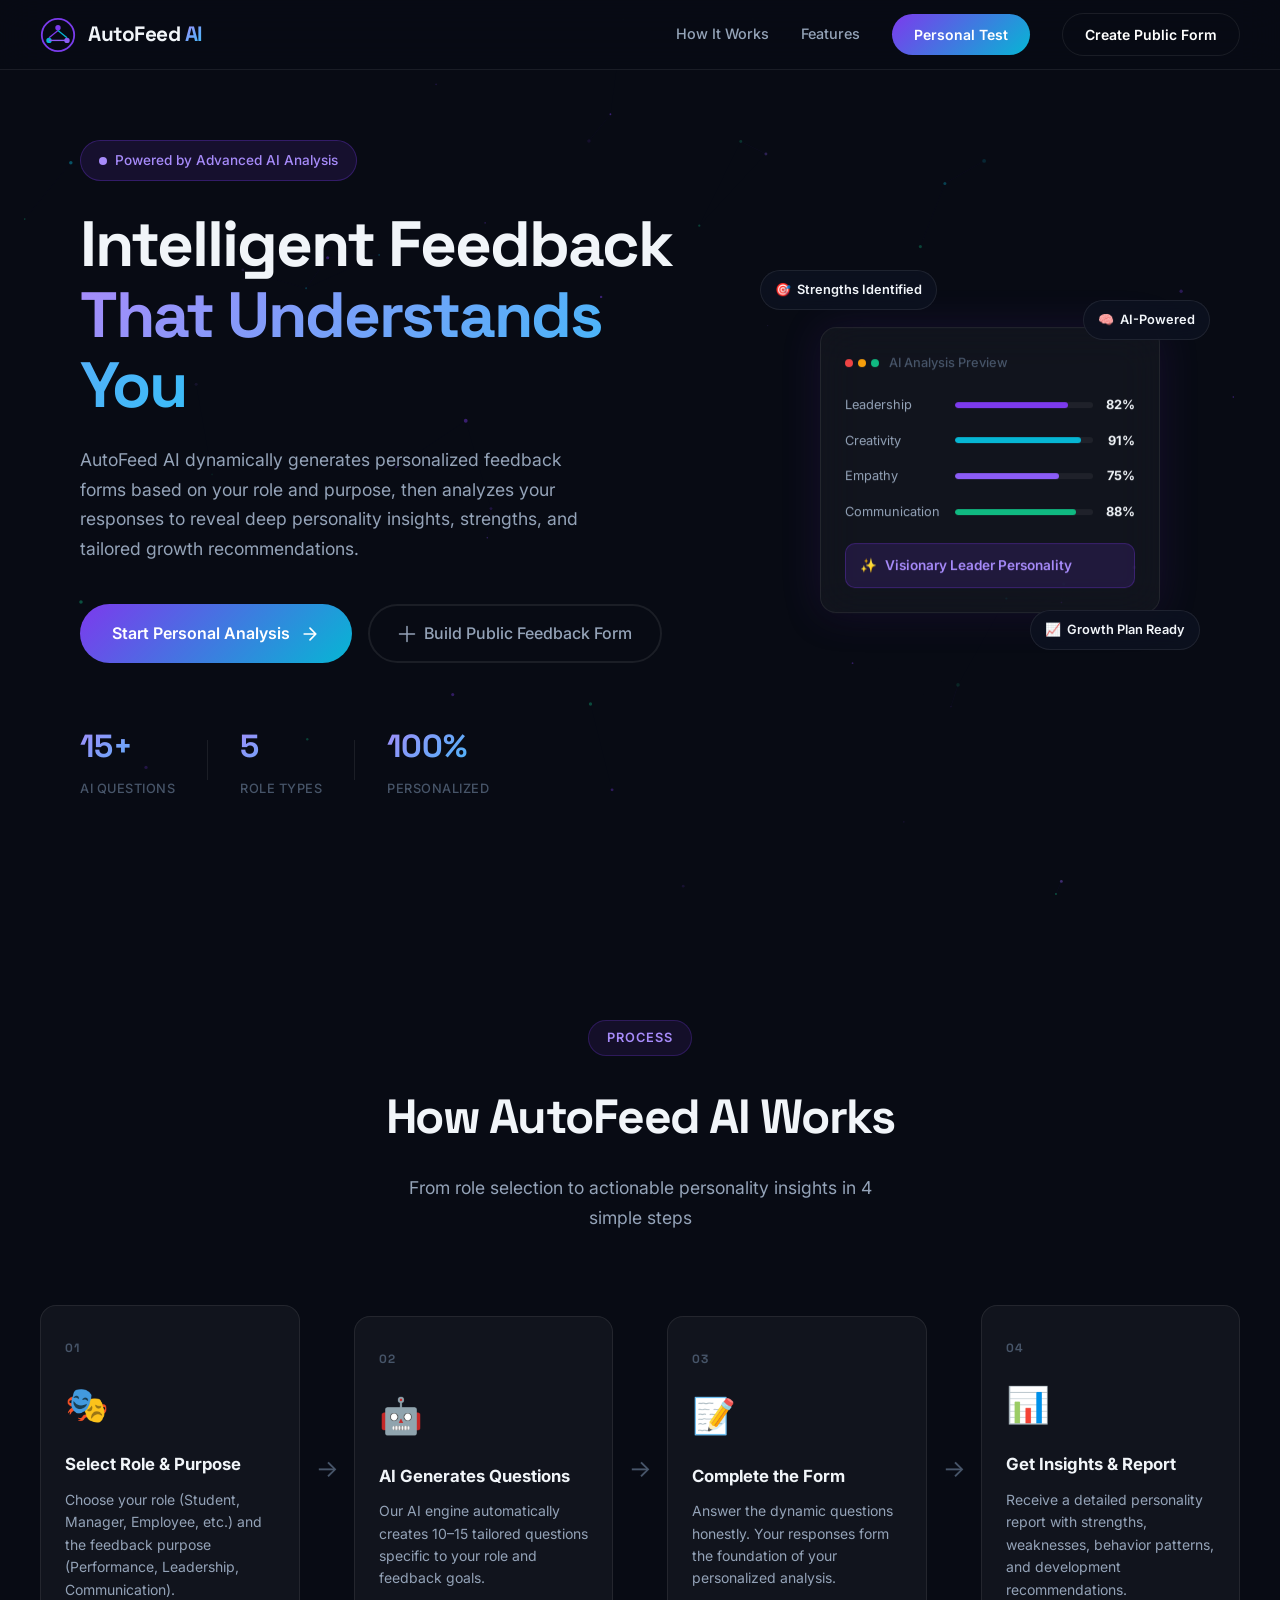
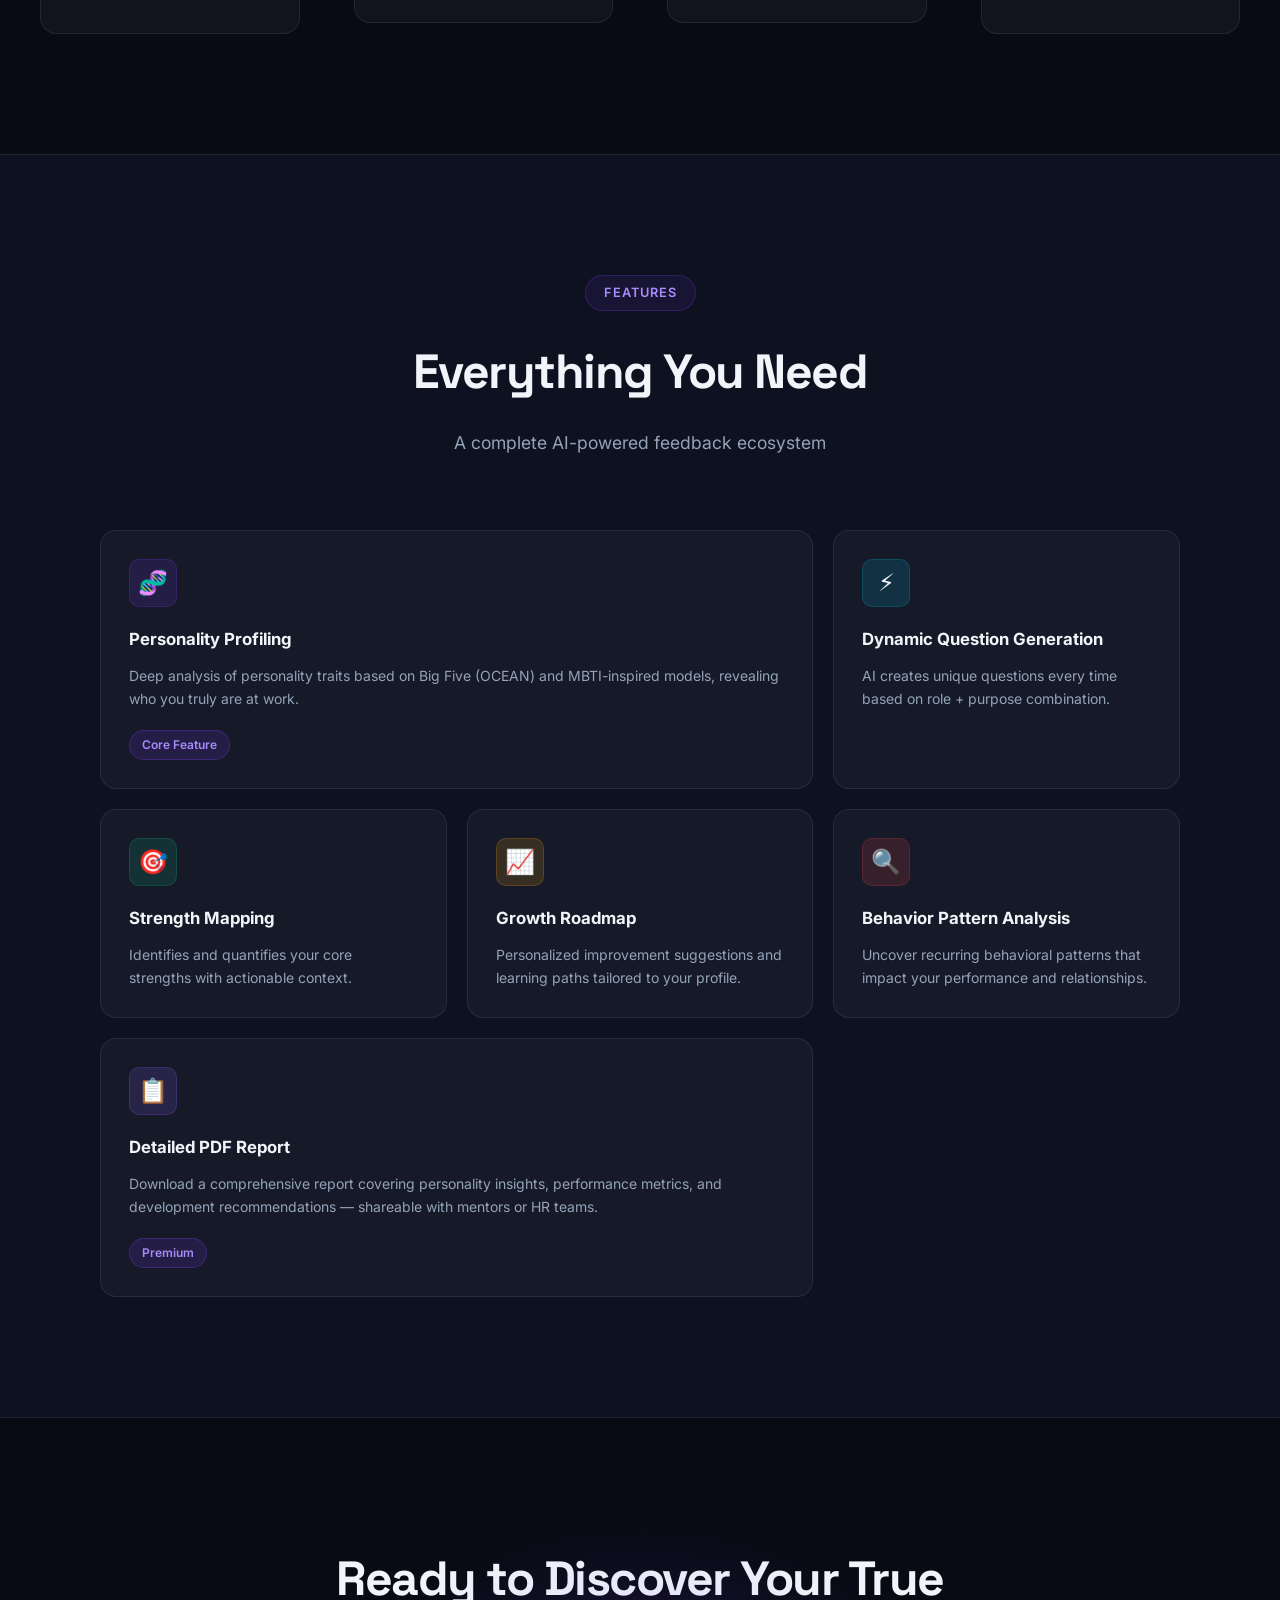
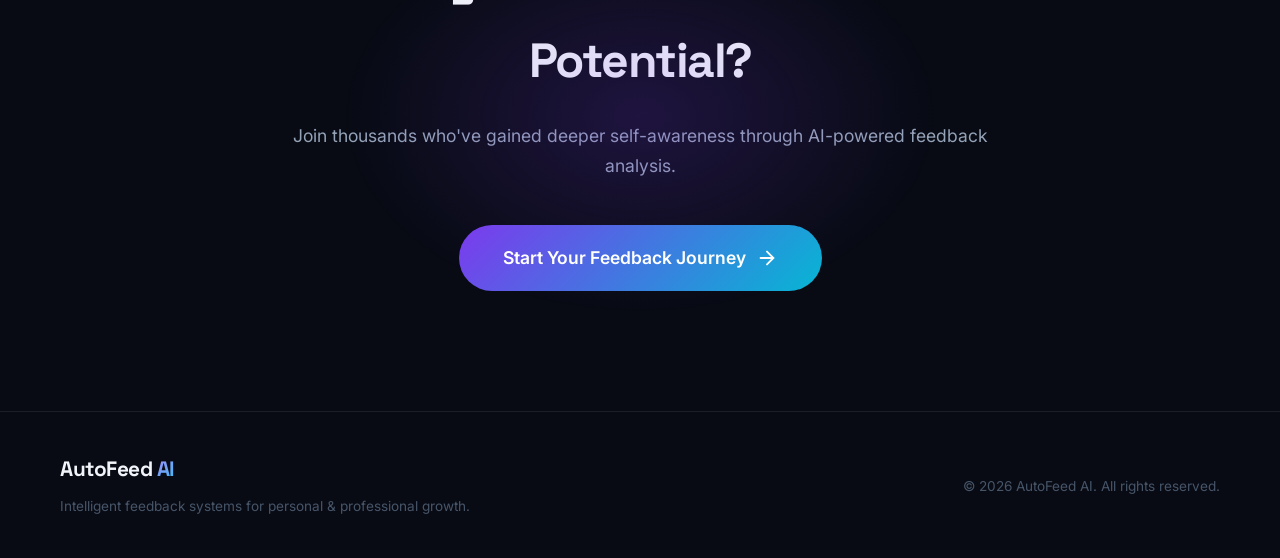
==== index.html @ 2dd7a587 "Initial commit of AutoFeed AI project" ====
<!DOCTYPE html>
<html lang="en">
<head>
  <meta charset="UTF-8" />
  <meta name="viewport" content="width=device-width, initial-scale=1.0"/>
  <meta name="description" content="AutoFeed AI – Fully Automated Role-Based Feedback Generation and Personality Analysis System powered by AI."/>
  <title>AutoFeed AI – Smart Feedback & Personality Analysis</title>
  <link rel="preconnect" href="https://fonts.googleapis.com"/>
  <link rel="preconnect" href="https://fonts.gstatic.com" crossorigin/>
  <link href="https://fonts.googleapis.com/css2?family=Inter:wght@300;400;500;600;700;800;900&family=Space+Grotesk:wght@400;500;600;700&display=swap" rel="stylesheet"/>
  <link rel="stylesheet" href="css/style.css"/>
</head>
<body>

  <!-- Particle Background -->
  <div class="particles" id="particles"></div>

  <!-- Navigation -->
  <nav class="navbar" id="navbar">
    <div class="nav-brand">
      <div class="nav-logo">
        <svg viewBox="0 0 40 40" fill="none" xmlns="http://www.w3.org/2000/svg">
          <circle cx="20" cy="20" r="18" stroke="url(#grad1)" stroke-width="2"/>
          <circle cx="20" cy="12" r="3" fill="#7C3AED"/>
          <circle cx="10" cy="26" r="3" fill="#06B6D4"/>
          <circle cx="30" cy="26" r="3" fill="#8B5CF6"/>
          <line x1="20" y1="15" x2="10" y2="23" stroke="#7C3AED" stroke-width="1.5"/>
          <line x1="20" y1="15" x2="30" y2="23" stroke="#06B6D4" stroke-width="1.5"/>
          <line x1="10" y1="26" x2="30" y2="26" stroke="#8B5CF6" stroke-width="1.5"/>
          <defs>
            <linearGradient id="grad1" x1="0" y1="0" x2="40" y2="40">
              <stop offset="0%" stop-color="#7C3AED"/>
              <stop offset="100%" stop-color="#06B6D4"/>
            </linearGradient>
          </defs>
        </svg>
      </div>
      <span class="nav-title">AutoFeed <span class="gradient-text">AI</span></span>
    </div>
    <div class="nav-links">
      <a href="#how-it-works" class="nav-link">How It Works</a>
      <a href="#features" class="nav-link">Features</a>
      <a href="form.html" class="btn-nav">Personal Test</a>
      <a href="create-form.html" class="btn-nav" style="background:transparent; border:1.5px solid var(--border)">Create Public Form</a>
    </div>
  </nav>

  <!-- Hero Section -->
  <section class="hero" id="hero">
    <div class="hero-content">
      <div class="hero-badge">
        <span class="badge-dot"></span>
        Powered by Advanced AI Analysis
      </div>
      <h1 class="hero-title">
        Intelligent Feedback<br/>
        <span class="gradient-text">That Understands You</span>
      </h1>
      <p class="hero-subtitle">
        AutoFeed AI dynamically generates personalized feedback forms based on your role and purpose, then analyzes your responses to reveal deep personality insights, strengths, and tailored growth recommendations.
      </p>
      <div class="hero-actions">
        <a href="form.html" class="btn-primary" id="get-started-btn">
          <span>Start Personal Analysis</span>
          <svg width="20" height="20" viewBox="0 0 24 24" fill="none"><path d="M5 12h14M12 5l7 7-7 7" stroke="currentColor" stroke-width="2" stroke-linecap="round" stroke-linejoin="round"/></svg>
        </a>
        <a href="create-form.html" class="btn-secondary" style="border-width: 2px;">
          <svg width="18" height="18" viewBox="0 0 24 24" fill="none"><path d="M12 2v20m10-10H2" stroke="currentColor" stroke-width="2" stroke-linecap="round"/></svg>
          Build Public Feedback Form
        </a>
      </div>
      <div class="hero-stats">
        <div class="stat-item">
          <span class="stat-number">15+</span>
          <span class="stat-label">AI Questions</span>
        </div>
        <div class="stat-divider"></div>
        <div class="stat-item">
          <span class="stat-number">5</span>
          <span class="stat-label">Role Types</span>
        </div>
        <div class="stat-divider"></div>
        <div class="stat-item">
          <span class="stat-number">100%</span>
          <span class="stat-label">Personalized</span>
        </div>
      </div>
    </div>
    <div class="hero-visual">
      <div class="visual-card" id="visual-card">
        <div class="card-header">
          <div class="card-dots">
            <span></span><span></span><span></span>
          </div>
          <span class="card-title-small">AI Analysis Preview</span>
        </div>
        <div class="analysis-preview">
          <div class="trait-bar">
            <span class="trait-label">Leadership</span>
            <div class="bar-track"><div class="bar-fill" style="--w:82%"></div></div>
            <span class="trait-val">82%</span>
          </div>
          <div class="trait-bar">
            <span class="trait-label">Creativity</span>
            <div class="bar-track"><div class="bar-fill" style="--w:91%;--c:#06B6D4"></div></div>
            <span class="trait-val">91%</span>
          </div>
          <div class="trait-bar">
            <span class="trait-label">Empathy</span>
            <div class="bar-track"><div class="bar-fill" style="--w:75%;--c:#8B5CF6"></div></div>
            <span class="trait-val">75%</span>
          </div>
          <div class="trait-bar">
            <span class="trait-label">Communication</span>
            <div class="bar-track"><div class="bar-fill" style="--w:88%;--c:#10B981"></div></div>
            <span class="trait-val">88%</span>
          </div>
          <div class="personality-chip">
            <span class="chip-icon">✨</span>
            <span>Visionary Leader Personality</span>
          </div>
        </div>
      </div>
      <div class="floating-badge fb1">
        <span>🎯</span> Strengths Identified
      </div>
      <div class="floating-badge fb2">
        <span>🧠</span> AI-Powered
      </div>
      <div class="floating-badge fb3">
        <span>📈</span> Growth Plan Ready
      </div>
    </div>
  </section>

  <!-- How It Works -->
  <section class="section" id="how-it-works">
    <div class="section-header">
      <div class="section-badge">Process</div>
      <h2 class="section-title">How AutoFeed AI Works</h2>
      <p class="section-subtitle">From role selection to actionable personality insights in 4 simple steps</p>
    </div>
    <div class="steps-grid">
      <div class="step-card" data-step="1">
        <div class="step-number">01</div>
        <div class="step-icon">🎭</div>
        <h3 class="step-title">Select Role & Purpose</h3>
        <p class="step-desc">Choose your role (Student, Manager, Employee, etc.) and the feedback purpose (Performance, Leadership, Communication).</p>
      </div>
      <div class="step-arrow">→</div>
      <div class="step-card" data-step="2">
        <div class="step-number">02</div>
        <div class="step-icon">🤖</div>
        <h3 class="step-title">AI Generates Questions</h3>
        <p class="step-desc">Our AI engine automatically creates 10–15 tailored questions specific to your role and feedback goals.</p>
      </div>
      <div class="step-arrow">→</div>
      <div class="step-card" data-step="3">
        <div class="step-number">03</div>
        <div class="step-icon">📝</div>
        <h3 class="step-title">Complete the Form</h3>
        <p class="step-desc">Answer the dynamic questions honestly. Your responses form the foundation of your personalized analysis.</p>
      </div>
      <div class="step-arrow">→</div>
      <div class="step-card" data-step="4">
        <div class="step-number">04</div>
        <div class="step-icon">📊</div>
        <h3 class="step-title">Get Insights & Report</h3>
        <p class="step-desc">Receive a detailed personality report with strengths, weaknesses, behavior patterns, and development recommendations.</p>
      </div>
    </div>
  </section>

  <!-- Features Section -->
  <section class="section features-section" id="features">
    <div class="section-header">
      <div class="section-badge">Features</div>
      <h2 class="section-title">Everything You Need</h2>
      <p class="section-subtitle">A complete AI-powered feedback ecosystem</p>
    </div>
    <div class="features-grid">
      <div class="feature-card feature-large">
        <div class="feature-icon-wrap" style="--c:#7C3AED">🧬</div>
        <h3>Personality Profiling</h3>
        <p>Deep analysis of personality traits based on Big Five (OCEAN) and MBTI-inspired models, revealing who you truly are at work.</p>
        <div class="feature-tag">Core Feature</div>
      </div>
      <div class="feature-card">
        <div class="feature-icon-wrap" style="--c:#06B6D4">⚡</div>
        <h3>Dynamic Question Generation</h3>
        <p>AI creates unique questions every time based on role + purpose combination.</p>
      </div>
      <div class="feature-card">
        <div class="feature-icon-wrap" style="--c:#10B981">🎯</div>
        <h3>Strength Mapping</h3>
        <p>Identifies and quantifies your core strengths with actionable context.</p>
      </div>
      <div class="feature-card">
        <div class="feature-icon-wrap" style="--c:#F59E0B">📈</div>
        <h3>Growth Roadmap</h3>
        <p>Personalized improvement suggestions and learning paths tailored to your profile.</p>
      </div>
      <div class="feature-card">
        <div class="feature-icon-wrap" style="--c:#EF4444">🔍</div>
        <h3>Behavior Pattern Analysis</h3>
        <p>Uncover recurring behavioral patterns that impact your performance and relationships.</p>
      </div>
      <div class="feature-card feature-large-right">
        <div class="feature-icon-wrap" style="--c:#8B5CF6">📋</div>
        <h3>Detailed PDF Report</h3>
        <p>Download a comprehensive report covering personality insights, performance metrics, and development recommendations — shareable with mentors or HR teams.</p>
        <div class="feature-tag">Premium</div>
      </div>
    </div>
  </section>

  <!-- CTA Section -->
  <section class="cta-section">
    <div class="cta-content">
      <div class="cta-glow"></div>
      <h2>Ready to Discover Your True Potential?</h2>
      <p>Join thousands who've gained deeper self-awareness through AI-powered feedback analysis.</p>
      <a href="form.html" class="btn-primary btn-large" id="cta-btn">
        <span>Start Your Feedback Journey</span>
        <svg width="22" height="22" viewBox="0 0 24 24" fill="none"><path d="M5 12h14M12 5l7 7-7 7" stroke="currentColor" stroke-width="2" stroke-linecap="round"/></svg>
      </a>
    </div>
  </section>

  <!-- Footer -->
  <footer class="footer">
    <div class="footer-content">
      <div class="footer-brand">
        <span class="nav-title">AutoFeed <span class="gradient-text">AI</span></span>
        <p>Intelligent feedback systems for personal & professional growth.</p>
      </div>
      <div class="footer-links">
        <span>© 2026 AutoFeed AI. All rights reserved.</span>
      </div>
    </div>
  </footer>

  <script src="js/particles.js"></script>
  <script src="js/main.js"></script>
</body>
</html>
---- css/style.css ----
/* ============================================
   AutoFeed AI – Global Stylesheet
   ============================================ */

:root {
  --bg-primary: #080b14;
  --bg-secondary: #0d1120;
  --bg-card: rgba(255,255,255,0.04);
  --bg-card-hover: rgba(255,255,255,0.07);
  --border: rgba(255,255,255,0.08);
  --border-hover: rgba(124,58,237,0.4);
  --purple: #7C3AED;
  --purple-light: #8B5CF6;
  --cyan: #06B6D4;
  --green: #10B981;
  --amber: #F59E0B;
  --red: #EF4444;
  --text-primary: #F1F5F9;
  --text-secondary: #94A3B8;
  --text-muted: #475569;
  --gradient: linear-gradient(135deg, #7C3AED, #06B6D4);
  --gradient-text: linear-gradient(135deg, #A78BFA, #38BDF8);
  --shadow-glow: 0 0 40px rgba(124,58,237,0.15);
  --shadow-card: 0 4px 32px rgba(0,0,0,0.4);
  --radius: 16px;
  --radius-sm: 10px;
  --transition: 0.3s cubic-bezier(0.4,0,0.2,1);
}

* {
  margin: 0;
  padding: 0;
  box-sizing: border-box;
}

html {
  scroll-behavior: smooth;
}

body {
  font-family: 'Inter', system-ui, sans-serif;
  background: var(--bg-primary);
  color: var(--text-primary);
  line-height: 1.7; /* Increased for better readability */
  overflow-x: hidden;
  min-height: 100vh;
}

/* ── Particles ── */
.particles {
  position: fixed;
  top: 0; left: 0;
  width: 100%; height: 100%;
  pointer-events: none;
  z-index: 0;
}

/* ── Text Utils ── */
.gradient-text {
  background: var(--gradient-text);
  -webkit-background-clip: text;
  -webkit-text-fill-color: transparent;
  background-clip: text;
}

/* ── Navbar ── */
.navbar {
  position: fixed;
  top: 0; left: 0; right: 0;
  z-index: 100;
  display: flex;
  align-items: center;
  justify-content: space-between;
  padding: 0 40px;
  height: 70px;
  background: rgba(8,11,20,0.85);
  backdrop-filter: blur(20px);
  -webkit-backdrop-filter: blur(20px);
  border-bottom: 1px solid var(--border);
  transition: var(--transition);
}

.nav-brand {
  display: flex;
  align-items: center;
  gap: 12px;
}

.nav-logo {
  width: 36px;
  height: 36px;
  animation: logoPulse 3s ease-in-out infinite;
}

@keyframes logoPulse {
  0%, 100% { filter: drop-shadow(0 0 6px rgba(124,58,237,0.5)); }
  50% { filter: drop-shadow(0 0 12px rgba(6,182,212,0.6)); }
}

.nav-title {
  font-family: 'Space Grotesk', sans-serif;
  font-size: 1.3rem;
  font-weight: 700;
  color: var(--text-primary);
  text-decoration: none;
  letter-spacing: -0.5px;
}

.nav-links {
  display: flex;
  align-items: center;
  gap: 32px;
}

.nav-link {
  color: var(--text-secondary);
  text-decoration: none;
  font-size: 0.9rem;
  font-weight: 500;
  transition: var(--transition);
}

.nav-link:hover { color: var(--text-primary); }

.btn-nav {
  padding: 9px 22px;
  background: var(--gradient);
  border: none;
  border-radius: 50px;
  color: white;
  font-size: 0.875rem;
  font-weight: 600;
  cursor: pointer;
  text-decoration: none;
  transition: var(--transition);
  font-family: 'Inter', sans-serif;
}

.btn-nav:hover {
  transform: translateY(-1px);
  box-shadow: 0 8px 25px rgba(124,58,237,0.4);
}

/* ── Buttons ── */
.btn-primary {
  display: inline-flex;
  align-items: center;
  gap: 10px;
  padding: 14px 32px;
  background: var(--gradient);
  border: none;
  border-radius: 50px;
  color: white;
  font-size: 1rem;
  font-weight: 600;
  cursor: pointer;
  text-decoration: none;
  transition: var(--transition);
  font-family: 'Inter', sans-serif;
  position: relative;
  overflow: hidden;
  white-space: nowrap;
}

.btn-primary::before {
  content: '';
  position: absolute;
  inset: 0;
  background: linear-gradient(135deg, #8B5CF6, #38BDF8);
  opacity: 0;
  transition: var(--transition);
}

.btn-primary:hover::before { opacity: 1; }
.btn-primary:hover { transform: translateY(-2px); box-shadow: 0 12px 35px rgba(124,58,237,0.45); }
.btn-primary:disabled { opacity: 0.4; cursor: not-allowed; transform: none; box-shadow: none; }
.btn-primary:disabled::before { display: none; }

.btn-primary span, .btn-primary svg { position: relative; z-index: 1; }

.btn-primary.btn-large {
  padding: 18px 44px;
  font-size: 1.1rem;
}

.btn-primary.btn-full {
  width: 100%;
  justify-content: center;
  margin-top: 8px;
}

.btn-secondary {
  display: inline-flex;
  align-items: center;
  gap: 8px;
  padding: 14px 28px;
  background: transparent;
  border: 1.5px solid var(--border);
  border-radius: 50px;
  color: var(--text-secondary);
  font-size: 1rem;
  font-weight: 500;
  cursor: pointer;
  text-decoration: none;
  transition: var(--transition);
}

.btn-secondary:hover {
  border-color: var(--purple-light);
  color: var(--text-primary);
  background: rgba(139,92,246,0.08);
}

.btn-secondary-sm {
  display: inline-flex;
  align-items: center;
  padding: 8px 18px;
  background: transparent;
  border: 1.5px solid var(--border);
  border-radius: 50px;
  color: var(--text-secondary);
  font-size: 0.85rem;
  font-weight: 500;
  cursor: pointer;
  text-decoration: none;
  transition: var(--transition);
}

.btn-secondary-sm:hover {
  border-color: var(--purple-light);
  color: var(--text-primary);
}

/* ── Hero ── */
.hero {
  min-height: 100vh;
  display: flex;
  align-items: center;
  justify-content: center;
  gap: clamp(40px, 8vw, 100px); /* Responsive gap */
  padding: 120px 40px 80px; /* Better vertical space */
  position: relative;
  z-index: 1;
  max-width: 1400px; /* Wider for premium feel */
  margin: 0 auto;
}

.hero-content {
  flex: 1;
  max-width: 600px;
}

.hero-badge {
  display: inline-flex;
  align-items: center;
  gap: 8px;
  padding: 8px 18px;
  background: rgba(124,58,237,0.12);
  border: 1px solid rgba(124,58,237,0.3);
  border-radius: 50px;
  font-size: 0.85rem;
  font-weight: 500;
  color: #A78BFA;
  margin-bottom: 28px;
}

.badge-dot {
  width: 8px;
  height: 8px;
  background: #A78BFA;
  border-radius: 50%;
  animation: blink 2s ease-in-out infinite;
}

@keyframes blink {
  0%, 100% { opacity: 1; }
  50% { opacity: 0.3; }
}

.hero-title {
  font-family: 'Space Grotesk', sans-serif;
  font-size: clamp(2.5rem, 5vw, 4rem);
  font-weight: 800;
  line-height: 1.1;
  letter-spacing: -2px;
  margin-bottom: 24px;
}

.hero-subtitle {
  font-size: 1.1rem;
  color: var(--text-secondary);
  line-height: 1.7;
  margin-bottom: 40px;
  max-width: 520px;
}

.hero-actions {
  display: flex;
  gap: 16px;
  flex-wrap: wrap;
  margin-bottom: 56px;
}

.hero-stats {
  display: flex;
  align-items: center;
  gap: 32px;
}

.stat-item {
  display: flex;
  flex-direction: column;
  gap: 4px;
}

.stat-number {
  font-family: 'Space Grotesk', sans-serif;
  font-size: 2rem;
  font-weight: 700;
  background: var(--gradient-text);
  -webkit-background-clip: text;
  -webkit-text-fill-color: transparent;
  background-clip: text;
}

.stat-label {
  font-size: 0.8rem;
  color: var(--text-muted);
  font-weight: 500;
  text-transform: uppercase;
  letter-spacing: 0.5px;
}

.stat-divider {
  width: 1px;
  height: 40px;
  background: var(--border);
}

/* ── Hero Visual ── */
.hero-visual {
  flex: 0 0 420px;
  position: relative;
  height: 460px;
}

.visual-card {
  position: absolute;
  top: 50%;
  left: 50%;
  transform: translate(-50%, -50%);
  width: 340px;
  background: rgba(255,255,255,0.04);
  border: 1px solid var(--border);
  border-radius: var(--radius);
  padding: 24px;
  backdrop-filter: blur(20px);
  box-shadow: var(--shadow-glow), var(--shadow-card);
  animation: cardFloat 4s ease-in-out infinite;
}

@keyframes cardFloat {
  0%, 100% { transform: translate(-50%, -50%) translateY(0); }
  50% { transform: translate(-50%, -50%) translateY(-12px); }
}

.card-header {
  display: flex;
  align-items: center;
  gap: 10px;
  margin-bottom: 20px;
}

.card-dots {
  display: flex;
  gap: 5px;
}

.card-dots span {
  width: 8px;
  height: 8px;
  border-radius: 50%;
  background: var(--border);
}

.card-dots span:first-child { background: #EF4444; }
.card-dots span:nth-child(2) { background: #F59E0B; }
.card-dots span:nth-child(3) { background: #10B981; }

.card-title-small {
  font-size: 0.8rem;
  color: var(--text-muted);
  font-weight: 500;
}

.trait-bar {
  display: flex;
  align-items: center;
  gap: 10px;
  margin-bottom: 14px;
}

.trait-label {
  font-size: 0.8rem;
  color: var(--text-secondary);
  width: 100px;
  flex-shrink: 0;
}

.bar-track {
  flex: 1;
  height: 6px;
  background: rgba(255,255,255,0.06);
  border-radius: 3px;
  overflow: hidden;
}

.bar-fill {
  height: 100%;
  width: var(--w, 0%);
  background: var(--c, var(--purple));
  border-radius: 3px;
  animation: barGrow 2s ease-out forwards;
}

@keyframes barGrow {
  from { width: 0; }
  to { width: var(--w, 0%); }
}

.trait-val {
  font-size: 0.8rem;
  font-weight: 700;
  color: var(--text-primary);
  width: 32px;
  text-align: right;
}

.personality-chip {
  display: flex;
  align-items: center;
  gap: 8px;
  padding: 10px 14px;
  background: rgba(124,58,237,0.15);
  border: 1px solid rgba(124,58,237,0.3);
  border-radius: var(--radius-sm);
  font-size: 0.85rem;
  font-weight: 600;
  color: #A78BFA;
  margin-top: 20px;
}

.floating-badge {
  position: absolute;
  display: flex;
  align-items: center;
  gap: 6px;
  padding: 8px 14px;
  background: rgba(13,17,32,0.9);
  border: 1px solid var(--border);
  border-radius: 50px;
  font-size: 0.8rem;
  font-weight: 600;
  color: var(--text-primary);
  backdrop-filter: blur(10px);
  white-space: nowrap;
}

.fb1 { top: 30px; left: -20px; animation: float1 3.5s ease-in-out infinite; }
.fb2 { top: 60px; right: -10px; animation: float2 4s ease-in-out infinite 0.5s; }
.fb3 { bottom: 50px; right: 0; animation: float1 3.5s ease-in-out infinite 1s; }

@keyframes float1 {
  0%, 100% { transform: translateY(0); }
  50% { transform: translateY(-8px); }
}

@keyframes float2 {
  0%, 100% { transform: translateY(0) rotate(2deg); }
  50% { transform: translateY(-10px) rotate(-1deg); }
}

/* ── Sections ── */
.section {
  padding: 120px 40px; /* Consistent spacing */
  max-width: 1400px;
  margin: 0 auto;
  position: relative;
  z-index: 1;
}

.section-header {
  text-align: center;
  margin-bottom: 72px;
}

.section-badge {
  display: inline-flex;
  padding: 6px 18px;
  background: rgba(124,58,237,0.1);
  border: 1px solid rgba(124,58,237,0.25);
  border-radius: 50px;
  font-size: 0.8rem;
  font-weight: 600;
  color: #A78BFA;
  text-transform: uppercase;
  letter-spacing: 1px;
  margin-bottom: 20px;
}

.section-title {
  font-family: 'Space Grotesk', sans-serif;
  font-size: clamp(2rem, 4vw, 3rem);
  font-weight: 800;
  letter-spacing: -1.5px;
  margin-bottom: 16px;
}

.section-subtitle {
  font-size: 1.1rem;
  color: var(--text-secondary);
  max-width: 500px;
  margin: 0 auto;
}

/* ── Steps ── */
.steps-grid {
  display: flex;
  align-items: center;
  gap: 16px;
}

.step-card {
  flex: 1;
  background: var(--bg-card);
  border: 1px solid var(--border);
  border-radius: var(--radius);
  padding: 32px 24px;
  transition: var(--transition);
  position: relative;
  overflow: hidden;
}

.step-card::before {
  content: '';
  position: absolute;
  top: 0; left: 0; right: 0;
  height: 2px;
  background: var(--gradient);
  transform: scaleX(0);
  transform-origin: left;
  transition: var(--transition);
}

.step-card:hover::before { transform: scaleX(1); }
.step-card:hover {
  border-color: var(--border-hover);
  background: var(--bg-card-hover);
  transform: translateY(-4px);
  box-shadow: var(--shadow-glow);
}

.step-number {
  font-family: 'Space Grotesk', sans-serif;
  font-size: 0.75rem;
  font-weight: 700;
  color: var(--text-muted);
  letter-spacing: 1px;
  margin-bottom: 16px;
}

.step-icon {
  font-size: 2.2rem;
  margin-bottom: 16px;
  display: block;
}

.step-title {
  font-size: 1.05rem;
  font-weight: 700;
  margin-bottom: 10px;
  color: var(--text-primary);
}

.step-desc {
  font-size: 0.875rem;
  color: var(--text-secondary);
  line-height: 1.6;
}

.step-arrow {
  font-size: 1.5rem;
  color: var(--text-muted);
  flex-shrink: 0;
}

/* ── Features ── */
.features-section {
  background: var(--bg-secondary);
  max-width: 100%;
  border-top: 1px solid var(--border);
  border-bottom: 1px solid var(--border);
}

.features-section > * {
  max-width: 1280px;
  margin-left: auto;
  margin-right: auto;
}

.features-section .section-header {
  max-width: 1280px;
  margin: 0 auto 72px;
  padding: 0 60px;
}

.features-grid {
  max-width: 1280px;
  margin: 0 auto;
  padding: 0 60px;
  display: grid;
  grid-template-columns: repeat(3, 1fr);
  grid-template-rows: auto auto;
  gap: 20px;
}

.feature-card {
  background: var(--bg-card);
  border: 1px solid var(--border);
  border-radius: var(--radius);
  padding: 28px;
  transition: var(--transition);
  position: relative;
}

.feature-card:hover {
  border-color: var(--border-hover);
  transform: translateY(-3px);
  box-shadow: var(--shadow-glow);
}

.feature-large {
  grid-column: span 2;
  display: flex;
  flex-direction: column;
}

.feature-large-right {
  grid-column: span 2;
}

.feature-icon-wrap {
  width: 48px;
  height: 48px;
  background: rgba(from var(--c) r g b / 0.15);
  border-radius: var(--radius-sm);
  display: flex;
  align-items: center;
  justify-content: center;
  font-size: 1.5rem;
  margin-bottom: 18px;
  border: 1px solid rgba(from var(--c) r g b / 0.2);
}

.feature-card h3 {
  font-size: 1.05rem;
  font-weight: 700;
  margin-bottom: 10px;
}

.feature-card p {
  font-size: 0.875rem;
  color: var(--text-secondary);
  line-height: 1.65;
}

.feature-tag {
  display: inline-flex;
  margin-top: auto;
  padding: 4px 12px;
  background: rgba(124,58,237,0.15);
  border: 1px solid rgba(124,58,237,0.3);
  border-radius: 50px;
  font-size: 0.75rem;
  font-weight: 600;
  color: #A78BFA;
  margin-top: 20px;
  width: fit-content;
}

/* ── CTA ── */
.cta-section {
  padding: 120px 60px;
  text-align: center;
  position: relative;
  z-index: 1;
}

.cta-content {
  max-width: 700px;
  margin: 0 auto;
  position: relative;
}

.cta-glow {
  position: absolute;
  top: 50%;
  left: 50%;
  width: 600px;
  height: 400px;
  background: radial-gradient(ellipse, rgba(124,58,237,0.2) 0%, transparent 70%);
  transform: translate(-50%, -50%);
  pointer-events: none;
}

.cta-content h2 {
  font-family: 'Space Grotesk', sans-serif;
  font-size: clamp(2rem, 4vw, 3rem);
  font-weight: 800;
  letter-spacing: -1.5px;
  margin-bottom: 20px;
}

.cta-content p {
  font-size: 1.1rem;
  color: var(--text-secondary);
  margin-bottom: 44px;
}

/* ── Footer ── */
.footer {
  padding: 40px 60px;
  border-top: 1px solid var(--border);
  position: relative;
  z-index: 1;
}

.footer-content {
  max-width: 1280px;
  margin: 0 auto;
  display: flex;
  align-items: center;
  justify-content: space-between;
}

.footer-brand p {
  margin-top: 8px;
  font-size: 0.85rem;
  color: var(--text-muted);
}

.footer-links span {
  font-size: 0.85rem;
  color: var(--text-muted);
}
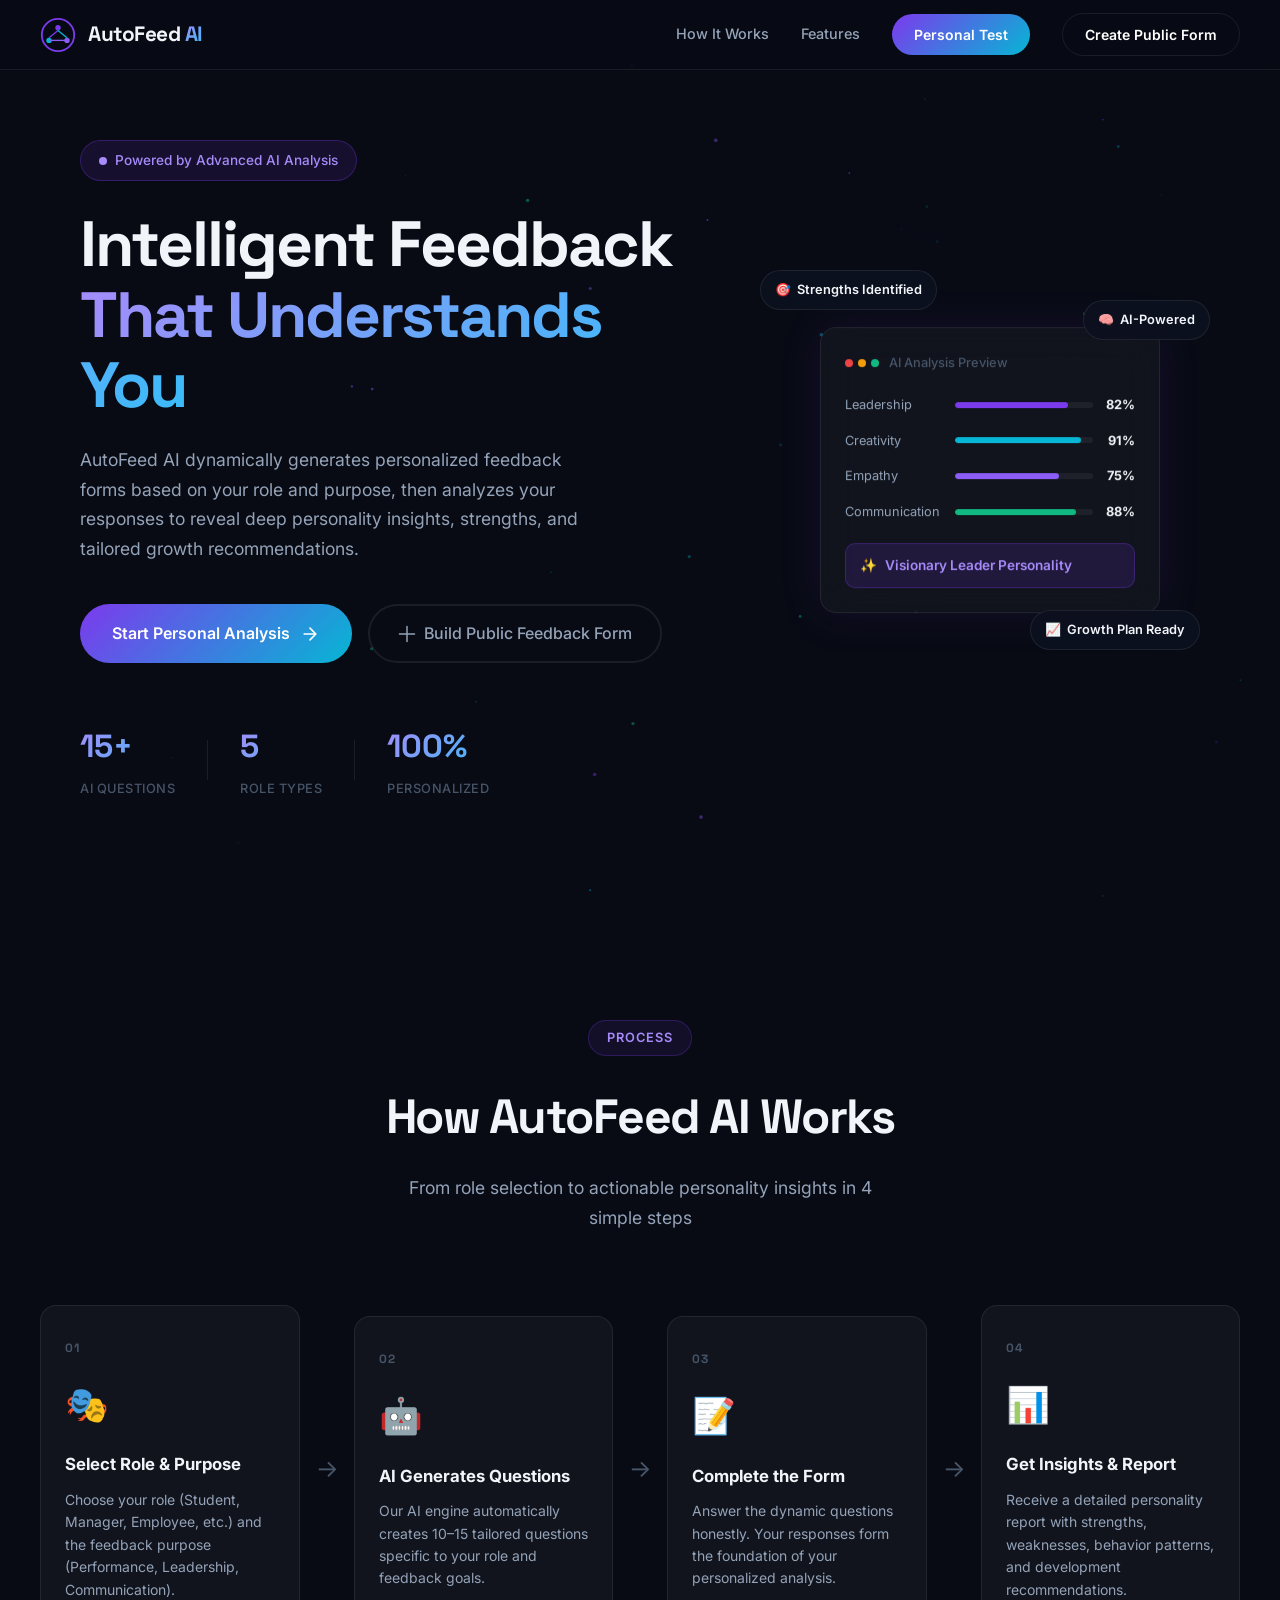
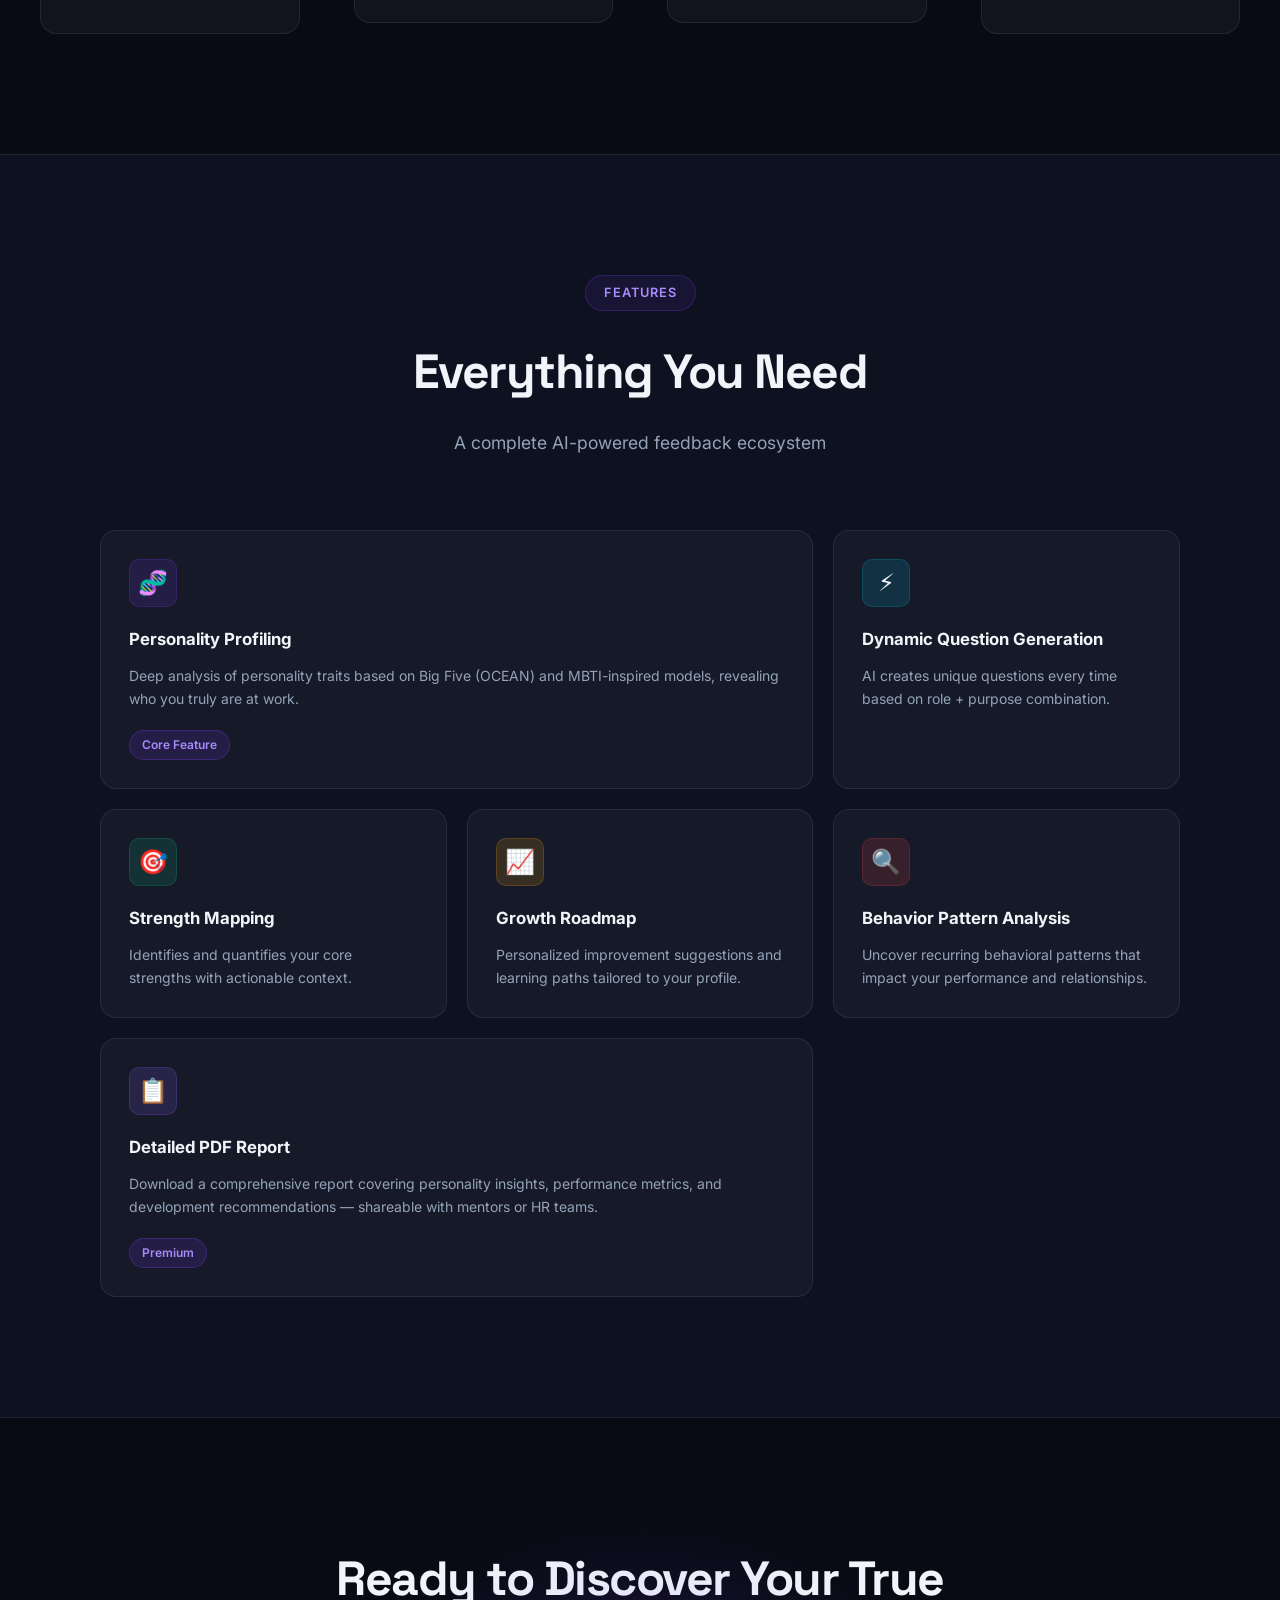
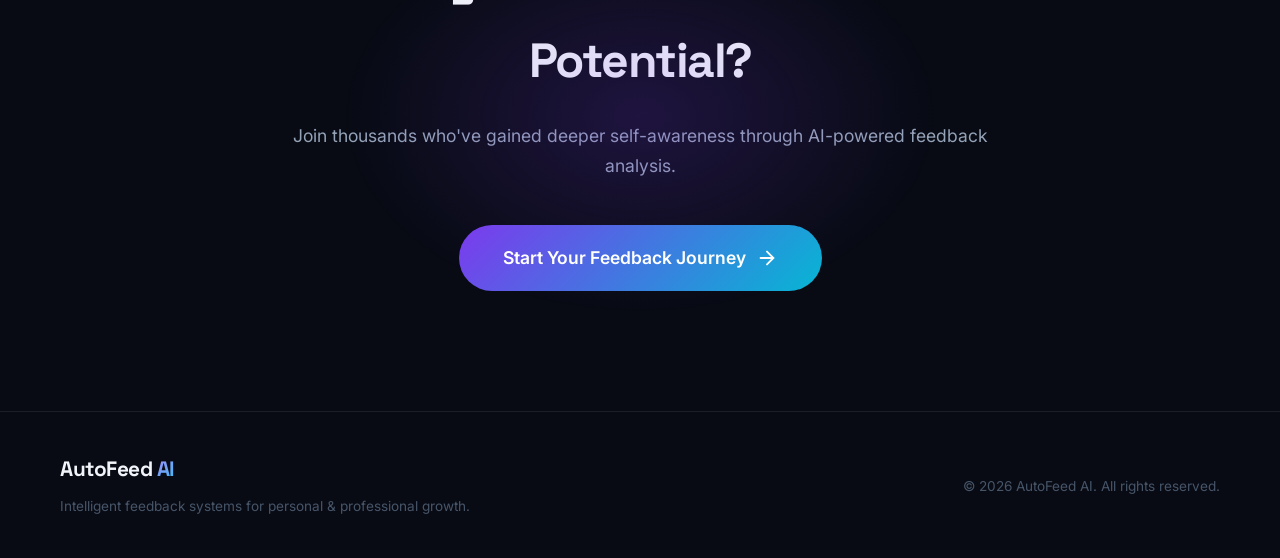
==== commit ed0b773f: "Improve mobile responsiveness and add mobile menu toggle" ====
--- a/index.html
+++ b/index.html
@@ -37,12 +37,17 @@
       </div>
       <span class="nav-title">AutoFeed <span class="gradient-text">AI</span></span>
     </div>
-    <div class="nav-links">
+    <div class="nav-links" id="nav-links">
       <a href="#how-it-works" class="nav-link">How It Works</a>
       <a href="#features" class="nav-link">Features</a>
       <a href="form.html" class="btn-nav">Personal Test</a>
       <a href="create-form.html" class="btn-nav" style="background:transparent; border:1.5px solid var(--border)">Create Public Form</a>
     </div>
+    <button class="mobile-menu-toggle" id="mobile-toggle" aria-label="Toggle Menu">
+      <span class="bar"></span>
+      <span class="bar"></span>
+      <span class="bar"></span>
+    </button>
   </nav>
 
   <!-- Hero Section -->
--- a/css/style.css
+++ b/css/style.css
@@ -141,6 +141,45 @@
   box-shadow: 0 8px 25px rgba(124,58,237,0.4);
 }
 
+/* ── Mobile Menu Toggle ── */
+.mobile-menu-toggle {
+  display: none;
+  flex-direction: column;
+  gap: 5px;
+  background: transparent;
+  border: none;
+  cursor: pointer;
+  z-index: 101;
+  padding: 5px;
+}
+
+.mobile-menu-toggle .bar {
+  width: 24px;
+  height: 2px;
+  background: var(--text-primary);
+  border-radius: 2px;
+  transition: var(--transition);
+}
+
+.mobile-menu-toggle.active .bar:nth-child(1) {
+  transform: translateY(7px) rotate(45deg);
+}
+
+.mobile-menu-toggle.active .bar:nth-child(2) {
+  opacity: 0;
+}
+
+.mobile-menu-toggle.active .bar:nth-child(3) {
+  transform: translateY(-7px) rotate(-45deg);
+}
+
+@media (max-width: 480px) {
+  .btn-nav {
+    padding: 7px 14px;
+    font-size: 0.75rem;
+  }
+}
+
 /* ── Buttons ── */
 .btn-primary {
   display: inline-flex;
@@ -337,6 +376,10 @@
   background: var(--border);
 }
 
+.stat-item.mobile-only {
+  display: none;
+}
+
 /* ── Hero Visual ── */
 .hero-visual {
   flex: 0 0 420px;
@@ -753,3 +796,239 @@
   font-size: 0.85rem;
   color: var(--text-muted);
 }
+
+/* ── Responsive Refinements ── */
+/* ── Responsive Refinements ── */
+@media (max-width: 1200px) {
+    .hero {
+        gap: 40px;
+        padding: 120px 40px 60px;
+    }
+    .hero-visual {
+        flex: 0 0 380px;
+    }
+}
+
+@media (max-width: 992px) {
+    .hero {
+        flex-direction: column;
+        text-align: center;
+        padding-top: 120px;
+        min-height: auto;
+    }
+    .hero-content {
+        max-width: 100%;
+        order: 1;
+    }
+    .hero-subtitle {
+        margin-left: auto;
+        margin-right: auto;
+    }
+    .hero-actions {
+        justify-content: center;
+    }
+    .hero-stats {
+        justify-content: center;
+        margin-top: 20px;
+    }
+    .hero-visual {
+        order: 2;
+        flex: none;
+        width: 100%;
+        height: 400px;
+        margin-top: 20px;
+    }
+    .visual-card {
+        width: 340px;
+    }
+    
+    .features-grid {
+        grid-template-columns: repeat(2, 1fr);
+        padding: 0 24px;
+    }
+    .feature-large, .feature-large-right {
+        grid-column: span 2;
+    }
+}
+
+@media (max-width: 768px) {
+    .navbar {
+        padding: 0 20px;
+        height: 70px;
+    }
+    
+    .mobile-menu-toggle {
+        display: flex;
+    }
+    
+    .nav-links {
+        position: fixed;
+        top: 0;
+        right: -100%;
+        width: 80%;
+        max-width: 320px;
+        height: 100vh;
+        background: #0d1120;
+        backdrop-filter: blur(20px);
+        flex-direction: column;
+        align-items: flex-start;
+        padding: 100px 40px;
+        gap: 24px;
+        transition: 0.4s cubic-bezier(0.4, 0, 0.2, 1);
+        border-left: 1px solid var(--border);
+        box-shadow: -10px 0 30px rgba(0,0,0,0.5);
+        z-index: 100;
+    }
+    
+    .nav-links.active {
+        right: 0;
+    }
+    
+    .nav-link {
+        display: block;
+        font-size: 1.1rem;
+        width: 100%;
+        padding: 10px 0;
+        border-bottom: 1px solid var(--border);
+    }
+    
+    .btn-nav {
+        width: 100%;
+        text-align: center;
+        margin-top: 10px;
+    }
+    
+    .section {
+        padding: 80px 24px;
+    }
+    
+    .section-header {
+        margin-bottom: 48px;
+    }
+    
+    .steps-grid {
+        flex-direction: column;
+        gap: 0;
+    }
+    
+    .step-card {
+        width: 100%;
+        margin-bottom: 16px;
+    }
+    
+    .step-arrow {
+        transform: rotate(90deg);
+        margin: 12px 0;
+        opacity: 0.5;
+    }
+    
+    .hero-title {
+        font-size: 2.5rem;
+        margin-bottom: 20px;
+    }
+    
+    .hero-stats {
+        flex-wrap: wrap;
+        gap: 20px;
+        display: flex;
+    }
+    
+    .stat-divider {
+        display: none;
+    }
+    
+    .footer-content {
+        flex-direction: column;
+        text-align: center;
+        gap: 24px;
+    }
+}
+
+@media (max-width: 580px) {
+    .hero-title {
+        font-size: 2.2rem;
+    }
+    
+    .hero-stats {
+        display: grid;
+        grid-template-columns: 1fr 1fr;
+        text-align: left;
+    }
+    
+    .features-grid {
+        grid-template-columns: 1fr;
+    }
+    
+    .feature-large, .feature-large-right {
+        grid-column: auto;
+    }
+}
+
+@media (max-width: 480px) {
+    .nav-title {
+        font-size: 1.1rem;
+    }
+    
+    .hero {
+        padding-top: 100px;
+    }
+    
+    .hero-actions {
+        flex-direction: column;
+        align-items: stretch;
+        gap: 12px;
+    }
+    
+    .btn-primary, .btn-secondary {
+        width: 100%;
+        justify-content: center;
+        padding: 14px 20px;
+    }
+    
+    .hero-visual {
+        height: auto;
+        min-height: 420px;
+        margin-top: 40px;
+        display: flex;
+        align-items: center;
+        justify-content: center;
+    }
+    
+    .visual-card {
+        position: relative;
+        width: 100%;
+        max-width: 320px;
+        left: auto;
+        top: auto;
+        transform: none !important;
+        margin: 0 auto;
+        animation: cardFloatMobile 4s ease-in-out infinite;
+    }
+    
+    @keyframes cardFloatMobile {
+        0%, 100% { transform: translateY(0); }
+        50% { transform: translateY(-10px); }
+    }
+    
+    .floating-badge {
+        font-size: 0.7rem;
+        padding: 6px 10px;
+    }
+    
+    .fb1 { left: 0px; top: -20px; }
+    .fb2 { right: 0px; top: 10px; }
+    .fb3 { right: 0px; bottom: -20px; }
+    
+    .trait-label {
+        width: 80px;
+        font-size: 0.75rem;
+    }
+    
+    .stat-number {
+        font-size: 1.5rem;
+    }
+    
+    .section-title {
+        font-size: 1.8rem;
+    }
+}
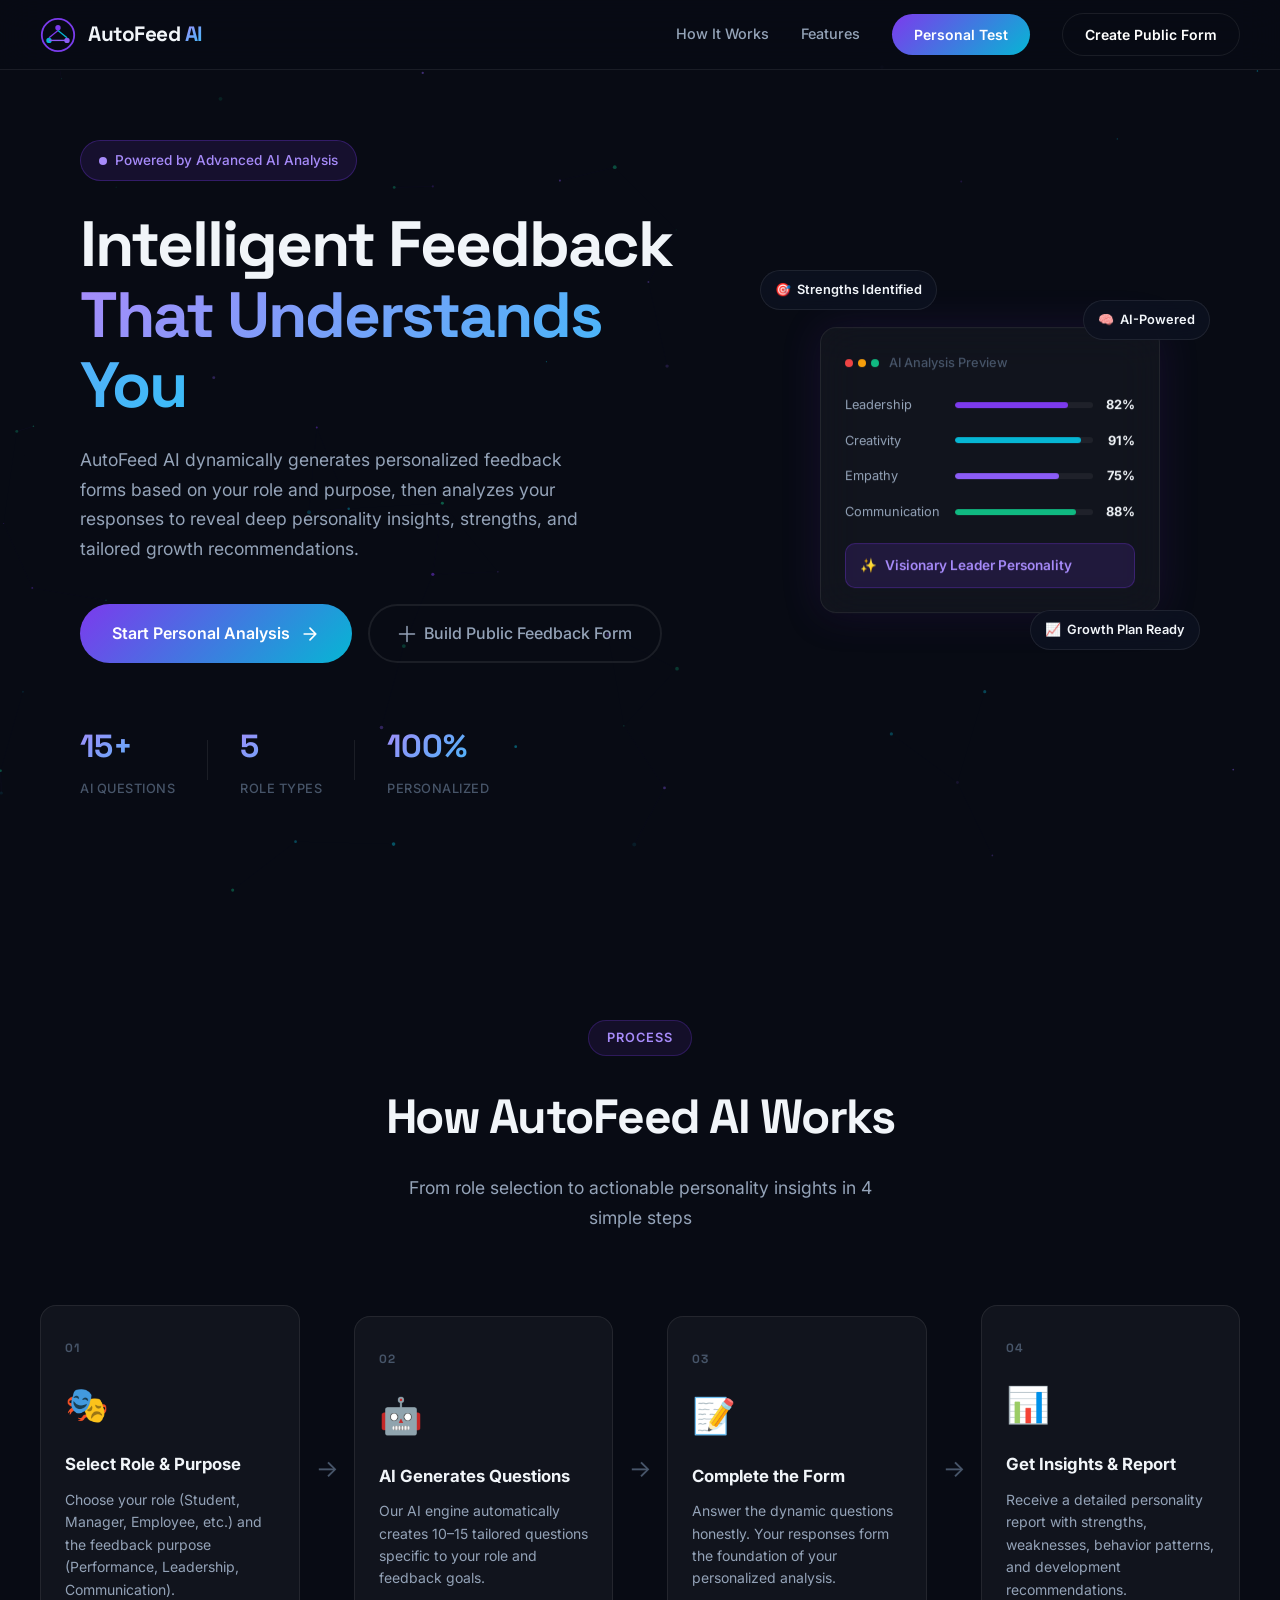
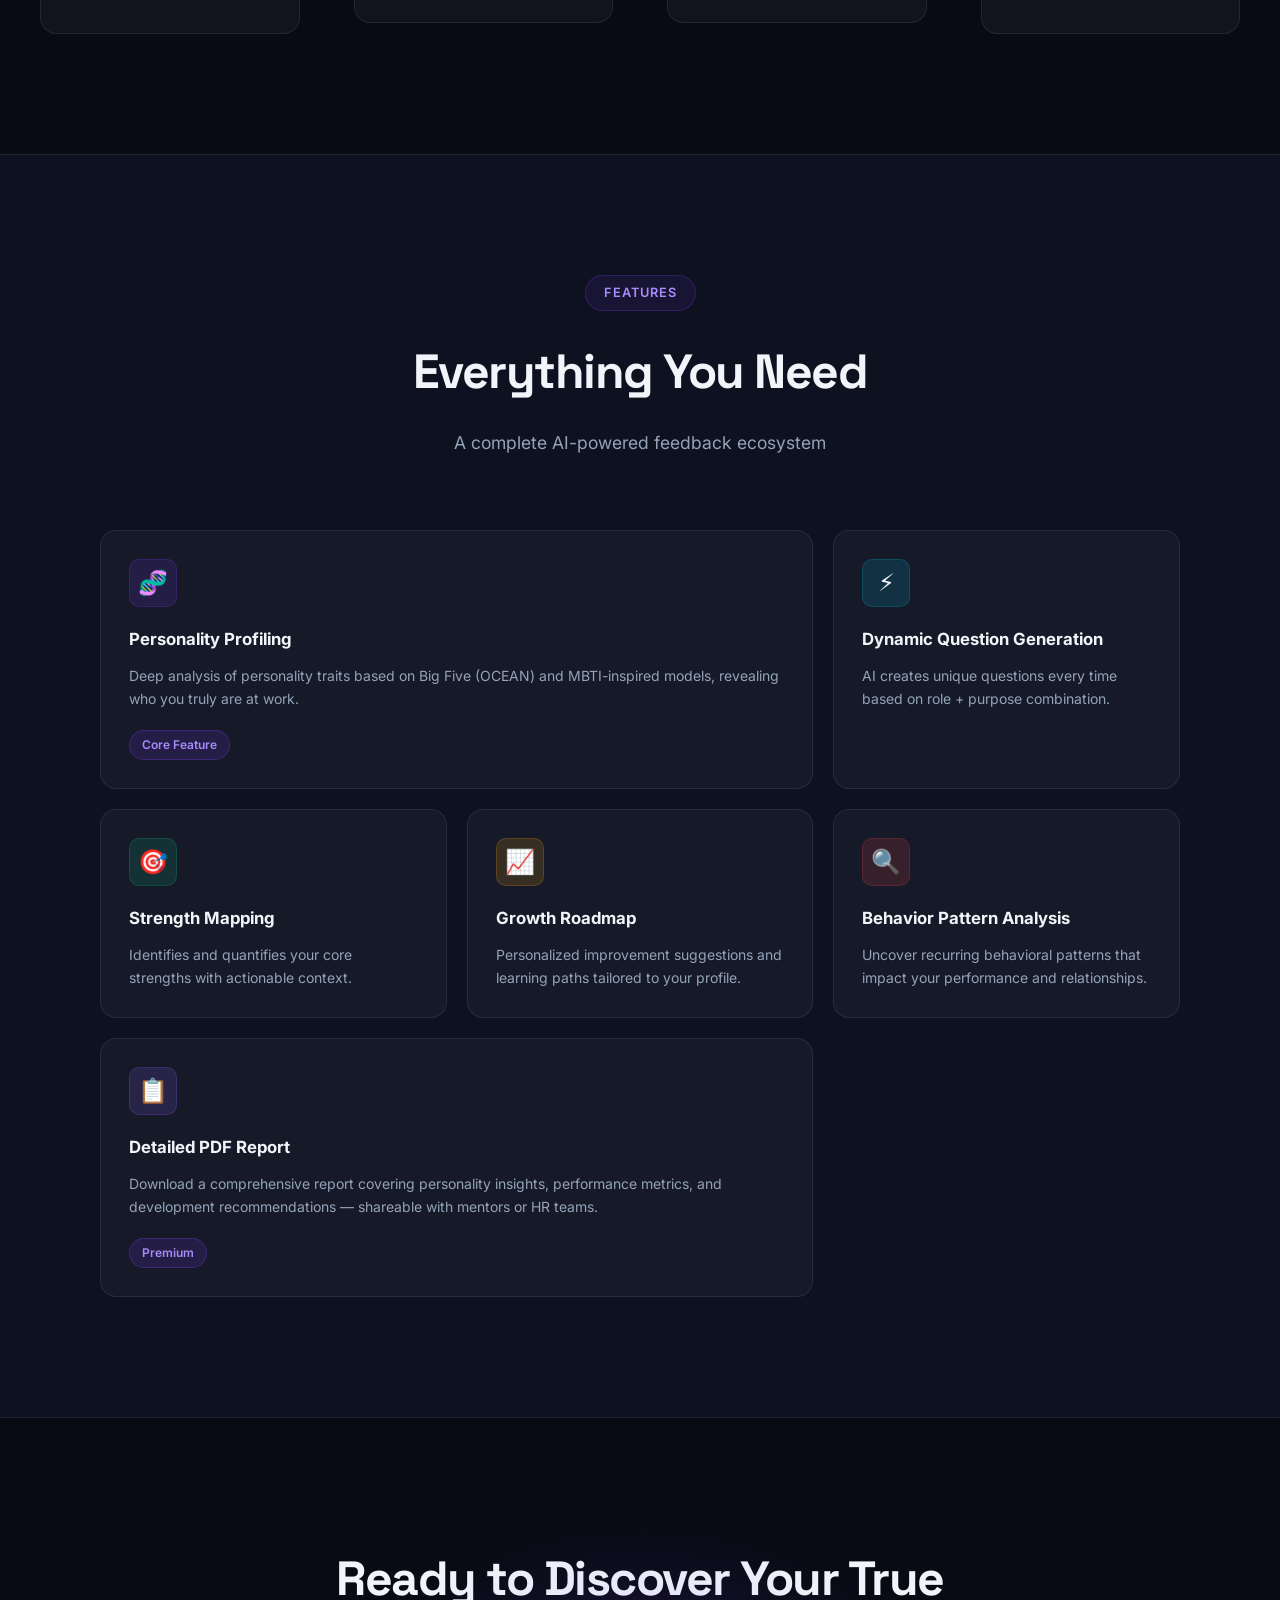
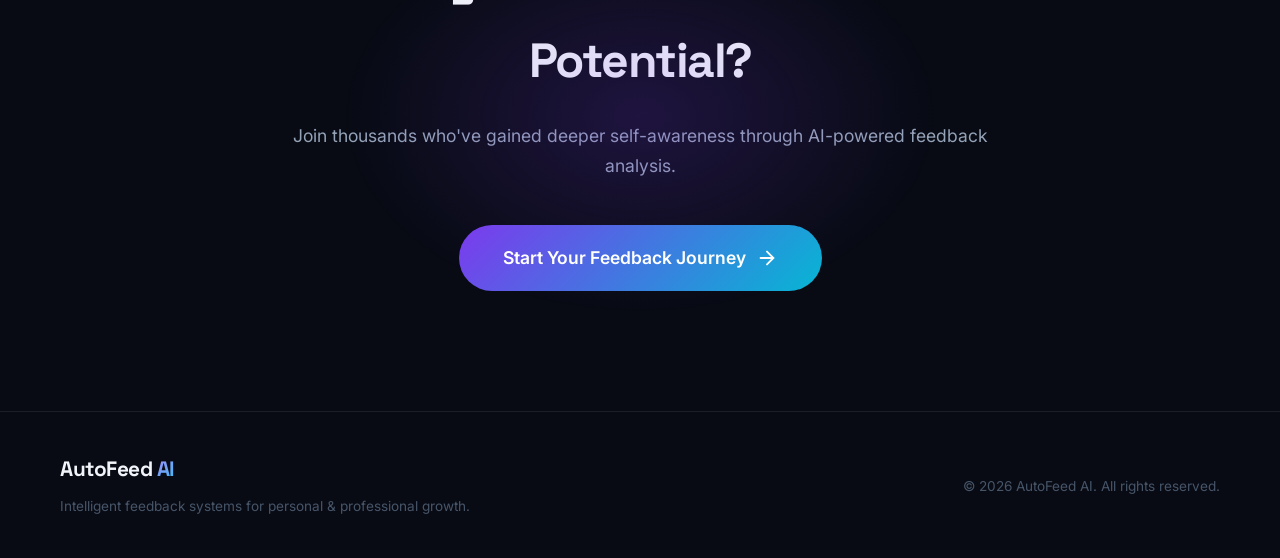
==== commit 54f0a74c: "Improve mobile alignment and header layout for front page" ====
--- a/index.html
+++ b/index.html
@@ -10,7 +10,7 @@
   <link href="https://fonts.googleapis.com/css2?family=Inter:wght@300;400;500;600;700;800;900&family=Space+Grotesk:wght@400;500;600;700&display=swap" rel="stylesheet"/>
   <link rel="stylesheet" href="css/style.css"/>
 </head>
-<body>
+<body class="home-page">
 
   <!-- Particle Background -->
   <div class="particles" id="particles"></div>
--- a/css/style.css
+++ b/css/style.css
@@ -893,9 +893,35 @@
     }
     
     .btn-nav {
-        width: 100%;
+        width: auto;
         text-align: center;
-        margin-top: 10px;
+        margin-top: 0;
+        padding: 8px 14px;
+        font-size: 0.75rem;
+    }
+
+    /* Keep buttons in header on mobile for home page */
+    .home-page .nav-links {
+        position: static;
+        width: auto;
+        height: auto;
+        background: transparent;
+        flex-direction: row;
+        padding: 0;
+        gap: 8px;
+        border-left: none;
+        box-shadow: none;
+        display: flex;
+        align-items: center;
+        margin-left: auto;
+    }
+
+    .home-page .nav-link {
+        display: none; /* Hide nav links on mobile header */
+    }
+
+    .home-page .mobile-menu-toggle {
+        display: none; /* No hamburger needed if buttons are enough */
     }
     
     .section {
@@ -928,9 +954,17 @@
     }
     
     .hero-stats {
+        justify-content: center;
+        display: flex;
         flex-wrap: wrap;
-        gap: 20px;
-        display: flex;
+        gap: 24px 40px;
+        margin-top: 32px;
+    }
+    
+    .stat-item {
+        align-items: center;
+        text-align: center;
+        min-width: 100px;
     }
     
     .stat-divider {
@@ -946,13 +980,15 @@
 
 @media (max-width: 580px) {
     .hero-title {
-        font-size: 2.2rem;
+        font-size: 2rem;
+        letter-spacing: -1px;
     }
     
     .hero-stats {
-        display: grid;
-        grid-template-columns: 1fr 1fr;
-        text-align: left;
+        display: flex;
+        flex-wrap: wrap;
+        justify-content: center;
+        gap: 20px 32px;
     }
     
     .features-grid {
@@ -966,7 +1002,14 @@
 
 @media (max-width: 480px) {
     .nav-title {
-        font-size: 1.1rem;
+        font-size: 1rem;
+    }
+    .nav-logo {
+        width: 28px;
+        height: 28px;
+    }
+    .navbar {
+        padding: 0 16px;
     }
     
     .hero {
@@ -1024,11 +1067,31 @@
         font-size: 0.75rem;
     }
     
+    .hero-title {
+        font-size: 1.85rem;
+        line-height: 1.15;
+    }
     .stat-number {
-        font-size: 1.5rem;
+        font-size: 1.75rem;
+    }
+    
+    .stat-label {
+        font-size: 0.7rem;
     }
     
     .section-title {
         font-size: 1.8rem;
     }
-}
+    
+    .hero-badge {
+        font-size: 0.75rem;
+        padding: 6px 14px;
+        margin-bottom: 20px;
+    }
+    
+    .hero-subtitle {
+        font-size: 0.95rem;
+        margin-bottom: 32px;
+        padding: 0 10px;
+    }
+}
